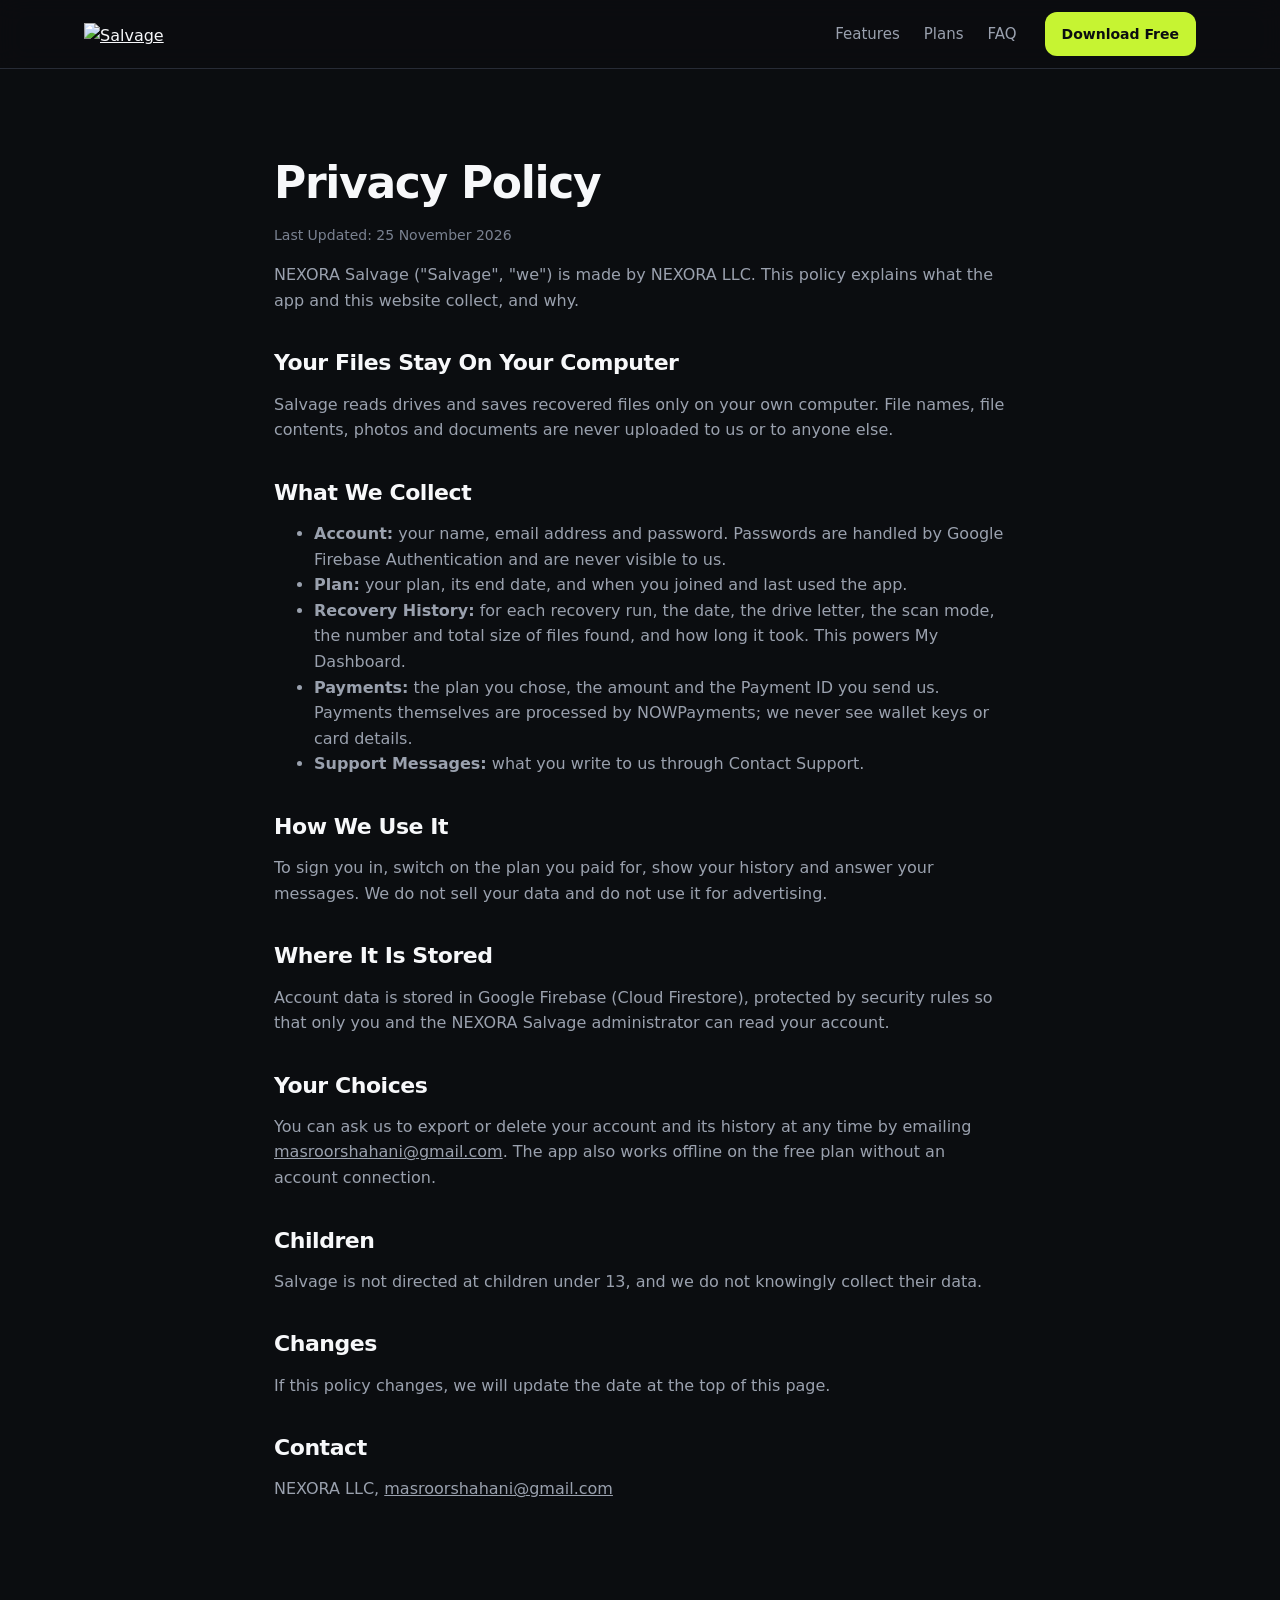
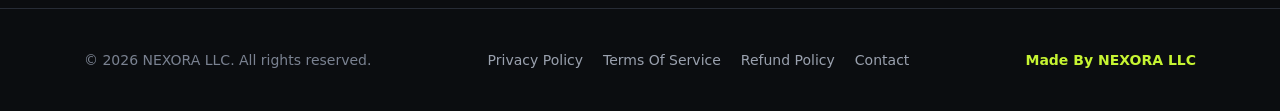
==== privacy.html @ 24d567c5 "Add NEXORA Salvage website" ====
<!DOCTYPE html>
<html lang="en">
<head>
<meta charset="utf-8">
<meta name="viewport" content="width=device-width, initial-scale=1">
<title>Privacy Policy | NEXORA Salvage</title>
<link rel="icon" href="assets/favicon.png">
<link rel="stylesheet" href="style.css">
</head>
<body>
<header class="nav"><div class="wrap"><a class="brand" href="index.html" aria-label="NEXORA Salvage Home"><img src="assets/wordmark.png" alt="Salvage" width="171" height="22"></a>
<nav aria-label="Main"><a href="index.html#features">Features</a><a href="index.html#plans">Plans</a><a href="index.html#faq">FAQ</a></nav>
<a class="btn primary small" href="index.html#download">Download Free</a></div></header>
<main class="legal">
<h1>Privacy Policy</h1>
<p class="updated">Last Updated: 25 November 2026</p>

<p>NEXORA Salvage ("Salvage", "we") is made by NEXORA LLC. This policy explains what the app and this website collect, and why.</p>
<h2>Your Files Stay On Your Computer</h2>
<p>Salvage reads drives and saves recovered files only on your own computer. File names, file contents, photos and documents are never uploaded to us or to anyone else.</p>
<h2>What We Collect</h2>
<ul>
<li><b>Account:</b> your name, email address and password. Passwords are handled by Google Firebase Authentication and are never visible to us.</li>
<li><b>Plan:</b> your plan, its end date, and when you joined and last used the app.</li>
<li><b>Recovery History:</b> for each recovery run, the date, the drive letter, the scan mode, the number and total size of files found, and how long it took. This powers My Dashboard.</li>
<li><b>Payments:</b> the plan you chose, the amount and the Payment ID you send us. Payments themselves are processed by NOWPayments; we never see wallet keys or card details.</li>
<li><b>Support Messages:</b> what you write to us through Contact Support.</li>
</ul>
<h2>How We Use It</h2>
<p>To sign you in, switch on the plan you paid for, show your history and answer your messages. We do not sell your data and do not use it for advertising.</p>
<h2>Where It Is Stored</h2>
<p>Account data is stored in Google Firebase (Cloud Firestore), protected by security rules so that only you and the NEXORA Salvage administrator can read your account.</p>
<h2>Your Choices</h2>
<p>You can ask us to export or delete your account and its history at any time by emailing <a href="mailto:masroorshahani@gmail.com">masroorshahani@gmail.com</a>. The app also works offline on the free plan without an account connection.</p>
<h2>Children</h2>
<p>Salvage is not directed at children under 13, and we do not knowingly collect their data.</p>
<h2>Changes</h2>
<p>If this policy changes, we will update the date at the top of this page.</p>
<h2>Contact</h2>
<p>NEXORA LLC, <a href="mailto:masroorshahani@gmail.com">masroorshahani@gmail.com</a></p>
</main>
<footer><div class="wrap"><span>© 2026 NEXORA LLC. All rights reserved.</span>
<nav aria-label="Legal"><a href="privacy.html">Privacy Policy</a><a href="terms.html">Terms Of Service</a><a href="refund.html">Refund Policy</a><a href="mailto:masroorshahani@gmail.com">Contact</a></nav>
<span class="made"><a href="https://www.linkedin.com/company/nexorallc-official" rel="noopener">Made By NEXORA LLC</a></span></div></footer>
</body>
</html>
---- style.css ----
@font-face { font-family: "Montserrat"; font-weight: 400; font-display: swap; src: url("assets/montserrat-latin-400-normal.woff2") format("woff2"); }
@font-face { font-family: "Montserrat"; font-weight: 500; font-display: swap; src: url("assets/montserrat-latin-500-normal.woff2") format("woff2"); }
@font-face { font-family: "Montserrat"; font-weight: 600; font-display: swap; src: url("assets/montserrat-latin-600-normal.woff2") format("woff2"); }
@font-face { font-family: "Montserrat"; font-weight: 700; font-display: swap; src: url("assets/montserrat-latin-700-normal.woff2") format("woff2"); }
@font-face { font-family: "Montserrat"; font-weight: 800; font-display: swap; src: url("assets/montserrat-latin-800-normal.woff2") format("woff2"); }

:root {
  --ink: #0B0D10; --panel: #111419; --raised: #181C23; --line: #272C36;
  --text: #F7F8FA; --muted: #9AA1AE; --dim: #7A8291;
  --lime: #C6F432; --lime-hi: #D8FF5A; --deep: #7FAA00; --teal: #4FD1C5; --coral: #FF5C6C;
  --r: 16px; --max: 1160px;
}
* { box-sizing: border-box; }
html { scroll-behavior: smooth; }
body { margin: 0; background: var(--ink); color: var(--text); font: 400 16px/1.6 "Montserrat", system-ui, sans-serif; -webkit-font-smoothing: antialiased; }
a { color: inherit; }
img { max-width: 100%; display: block; }
.wrap { max-width: var(--max); margin: 0 auto; padding: 0 24px; }
:focus-visible { outline: 2px solid var(--lime-hi); outline-offset: 3px; border-radius: 6px; }

/* nav */
.nav { position: sticky; top: 0; z-index: 20; background: rgba(11, 13, 16, .82); backdrop-filter: blur(12px); border-bottom: 1px solid var(--line); }
.nav .wrap { display: flex; align-items: center; gap: 28px; height: 68px; }
.nav .brand img { height: 22px; width: auto; }
.nav nav { display: flex; gap: 24px; margin-left: auto; }
.nav nav a { text-decoration: none; color: var(--muted); font-weight: 500; font-size: 15px; }
.nav nav a:hover { color: var(--text); }

/* buttons */
.btn { display: inline-flex; align-items: center; gap: 10px; padding: 14px 22px; border-radius: 12px; font-weight: 700; font-size: 15px; text-decoration: none; border: 1px solid transparent; transition: transform .15s ease, background .15s ease; cursor: pointer; }
.btn:hover { transform: translateY(-1px); }
.btn.primary { background: var(--lime); color: var(--ink); }
.btn.primary:hover { background: var(--lime-hi); }
.btn.ghost { border-color: var(--line); color: var(--text); background: var(--panel); }
.btn.ghost:hover { border-color: #3A4150; }
.btn.small { padding: 10px 16px; font-size: 14px; }
.btn svg { width: 18px; height: 18px; }

/* hero */
.hero { position: relative; overflow: hidden; padding: 84px 0 40px; }
.hero::before { content: ""; position: absolute; inset: -40% -10% auto auto; width: 900px; height: 900px; background: radial-gradient(closest-side, rgba(198, 244, 50, .16), transparent 70%); pointer-events: none; }
.hero .rings { position: absolute; left: 50%; top: 120px; width: 1px; height: 1px; pointer-events: none; }
.hero .rings span { position: absolute; left: -40px; top: -40px; width: 80px; height: 80px; border: 1px solid rgba(198, 244, 50, .35); border-radius: 50%; animation: sonar 6s linear infinite; }
.hero .rings span:nth-child(2) { animation-delay: 2s; } .hero .rings span:nth-child(3) { animation-delay: 4s; }
@keyframes sonar { from { transform: scale(1); opacity: .9; } to { transform: scale(14); opacity: 0; } }
.hero .copy { position: relative; text-align: center; max-width: 820px; margin: 0 auto; }
.chip { display: inline-flex; align-items: center; gap: 8px; padding: 6px 14px; border: 1px solid rgba(198, 244, 50, .4); border-radius: 999px; color: var(--lime); font-weight: 600; font-size: 13px; background: rgba(198, 244, 50, .06); }
.chip::before { content: ""; width: 7px; height: 7px; border-radius: 50%; background: var(--lime); box-shadow: 0 0 10px var(--lime); }
h1 { font-size: clamp(40px, 6.4vw, 76px); line-height: 1.02; letter-spacing: -0.03em; font-weight: 800; margin: 22px 0 18px; }
h1 .v { color: var(--lime); }
.lead { color: var(--muted); font-size: 19px; max-width: 640px; margin: 0 auto 30px; }
.cta { display: flex; gap: 14px; justify-content: center; flex-wrap: wrap; }
.fine { color: var(--dim); font-size: 13px; margin-top: 16px; }
.shot { position: relative; margin: 56px auto 0; max-width: 1060px; border-radius: 18px; padding: 10px; background: linear-gradient(180deg, rgba(198, 244, 50, .35), rgba(39, 44, 54, .6) 40%); box-shadow: 0 40px 120px rgba(0, 0, 0, .6), 0 0 80px rgba(198, 244, 50, .12); }
.shot img { border-radius: 12px; }

/* sections */
section { padding: 88px 0; }
.head { max-width: 680px; margin-bottom: 44px; }
.head.center { text-align: center; margin-left: auto; margin-right: auto; }
h2 { font-size: clamp(30px, 3.6vw, 44px); line-height: 1.1; letter-spacing: -0.02em; font-weight: 800; margin: 0 0 14px; }
.head p { color: var(--muted); font-size: 17px; margin: 0; }

.trust { border-top: 1px solid var(--line); border-bottom: 1px solid var(--line); padding: 26px 0; }
.trust .wrap { display: grid; grid-template-columns: repeat(4, 1fr); gap: 18px; }
.trust div { display: flex; gap: 12px; align-items: center; color: var(--muted); font-size: 14px; }
.trust b { color: var(--text); display: block; font-size: 15px; }
.dot { width: 36px; height: 36px; flex: none; border-radius: 10px; background: var(--raised); display: grid; place-items: center; color: var(--lime); font-weight: 800; }

.steps { display: grid; grid-template-columns: repeat(3, 1fr); gap: 20px; counter-reset: s; }
.step { background: var(--panel); border: 1px solid var(--line); border-radius: var(--r); padding: 28px; position: relative; }
.step .n { font-weight: 800; font-size: 14px; color: var(--ink); background: var(--lime); width: 30px; height: 30px; border-radius: 50%; display: grid; place-items: center; margin-bottom: 18px; }
.step h3, .feat h3 { margin: 0 0 8px; font-size: 19px; }
.step p, .feat p { margin: 0; color: var(--muted); font-size: 15px; }

.feats { display: grid; grid-template-columns: repeat(3, 1fr); gap: 20px; }
.feat { background: var(--panel); border: 1px solid var(--line); border-radius: var(--r); padding: 26px; transition: border-color .2s ease, transform .2s ease; }
.feat:hover { border-color: rgba(198, 244, 50, .5); transform: translateY(-3px); }
.feat .tag { display: inline-block; font-size: 12px; font-weight: 700; padding: 3px 10px; border-radius: 999px; margin-bottom: 14px; background: var(--raised); color: var(--muted); }
.feat .tag.free { background: rgba(79, 209, 197, .14); color: var(--teal); }
.feat .tag.paid { background: rgba(198, 244, 50, .14); color: var(--lime); }

.gallery { display: grid; grid-template-columns: 1fr 1fr; gap: 20px; align-items: start; }
.gallery figure { margin: 0; background: var(--panel); border: 1px solid var(--line); border-radius: var(--r); padding: 10px; }
.gallery figure img { border-radius: 10px; }
.gallery figcaption { color: var(--muted); font-size: 14px; padding: 12px 6px 4px; }
.gallery .stack { display: grid; gap: 20px; }

/* plans */
.free-bar { display: flex; align-items: center; gap: 18px; justify-content: space-between; background: var(--panel); border: 1px solid var(--line); border-radius: var(--r); padding: 22px 26px; margin-bottom: 20px; flex-wrap: wrap; }
.free-bar b { font-size: 20px; }
.free-bar span { color: var(--muted); }
.plans { display: grid; grid-template-columns: repeat(4, 1fr); gap: 18px; }
.plan { background: var(--panel); border: 1px solid var(--line); border-radius: 18px; padding: 26px 22px; display: flex; flex-direction: column; position: relative; overflow: hidden; }
.plan.pop { border-color: rgba(198, 244, 50, .55); }
.plan.best { border-color: var(--lime); background: linear-gradient(180deg, rgba(198, 244, 50, .1), var(--panel) 45%); }
.plan .badge { position: absolute; top: 18px; right: 18px; font-size: 12px; font-weight: 700; padding: 4px 10px; border-radius: 999px; background: var(--lime); color: var(--ink); }
.plan h3 { margin: 0; font-size: 18px; }
.plan .period { color: var(--muted); font-size: 14px; }
.plan .price { font-size: 40px; font-weight: 800; letter-spacing: -0.02em; margin: 14px 0 2px; }
.plan .save { color: var(--lime); font-size: 13px; font-weight: 600; min-height: 20px; }
.plan ul { list-style: none; padding: 0; margin: 20px 0 24px; display: grid; gap: 10px; font-size: 14.5px; }
.plan li { display: flex; gap: 10px; }
.plan li::before { content: "✓"; color: var(--lime); font-weight: 800; }
.plan .btn { margin-top: auto; justify-content: center; }
.compare { color: var(--dim); font-size: 14px; text-align: center; margin-top: 22px; }

/* download */
.download { display: grid; grid-template-columns: 1fr 1fr; gap: 20px; }
.dl { background: var(--panel); border: 1px solid var(--line); border-radius: 18px; padding: 30px; }
.dl.main { border-color: var(--lime); background: radial-gradient(120% 120% at 100% 0%, rgba(198, 244, 50, .14), var(--panel) 55%); }
.dl h3 { margin: 0 0 8px; font-size: 22px; }
.dl p { color: var(--muted); margin: 0 0 22px; }
.dl ol { color: var(--muted); padding-left: 20px; margin: 0 0 22px; }

/* faq */
.faq { max-width: 820px; margin: 0 auto; }
details { border-bottom: 1px solid var(--line); padding: 18px 0; }
summary { cursor: pointer; font-weight: 700; font-size: 17px; list-style: none; display: flex; justify-content: space-between; gap: 20px; }
summary::after { content: "+"; color: var(--lime); font-size: 22px; line-height: 1; }
details[open] summary::after { content: "–"; }
details p { color: var(--muted); margin: 12px 0 0; }

/* footer */
footer { border-top: 1px solid var(--line); padding: 40px 0; color: var(--dim); font-size: 14px; }
footer .wrap { display: flex; justify-content: space-between; gap: 20px; flex-wrap: wrap; align-items: center; }
footer nav { display: flex; gap: 20px; flex-wrap: wrap; }
footer a { text-decoration: none; color: var(--muted); }
footer a:hover { color: var(--text); }
footer .made a { color: var(--lime); font-weight: 600; }

/* legal pages */
.legal { max-width: 780px; margin: 0 auto; padding: 70px 24px 90px; }
.legal h1 { font-size: 44px; }
.legal h2 { font-size: 22px; margin-top: 38px; }
.legal p, .legal li { color: var(--muted); }
.legal .updated { color: var(--dim); font-size: 14px; }

.reveal { opacity: 0; transform: translateY(18px); transition: opacity .7s ease, transform .7s ease; }
.reveal.in { opacity: 1; transform: none; }

@media (max-width: 960px) {
  .plans, .feats { grid-template-columns: repeat(2, 1fr); }
  .trust .wrap { grid-template-columns: repeat(2, 1fr); }
  .gallery, .download { grid-template-columns: 1fr; }
  .steps { grid-template-columns: 1fr; }
  .nav nav { display: none; }
}
@media (max-width: 600px) {
  .plans, .feats, .trust .wrap { grid-template-columns: 1fr; }
  section { padding: 64px 0; }
  .hero { padding-top: 56px; }
}
@media (prefers-reduced-motion: reduce) {
  .hero .rings span { animation: none; display: none; }
  .reveal { opacity: 1; transform: none; transition: none; }
  .btn, .feat { transition: none; }
}
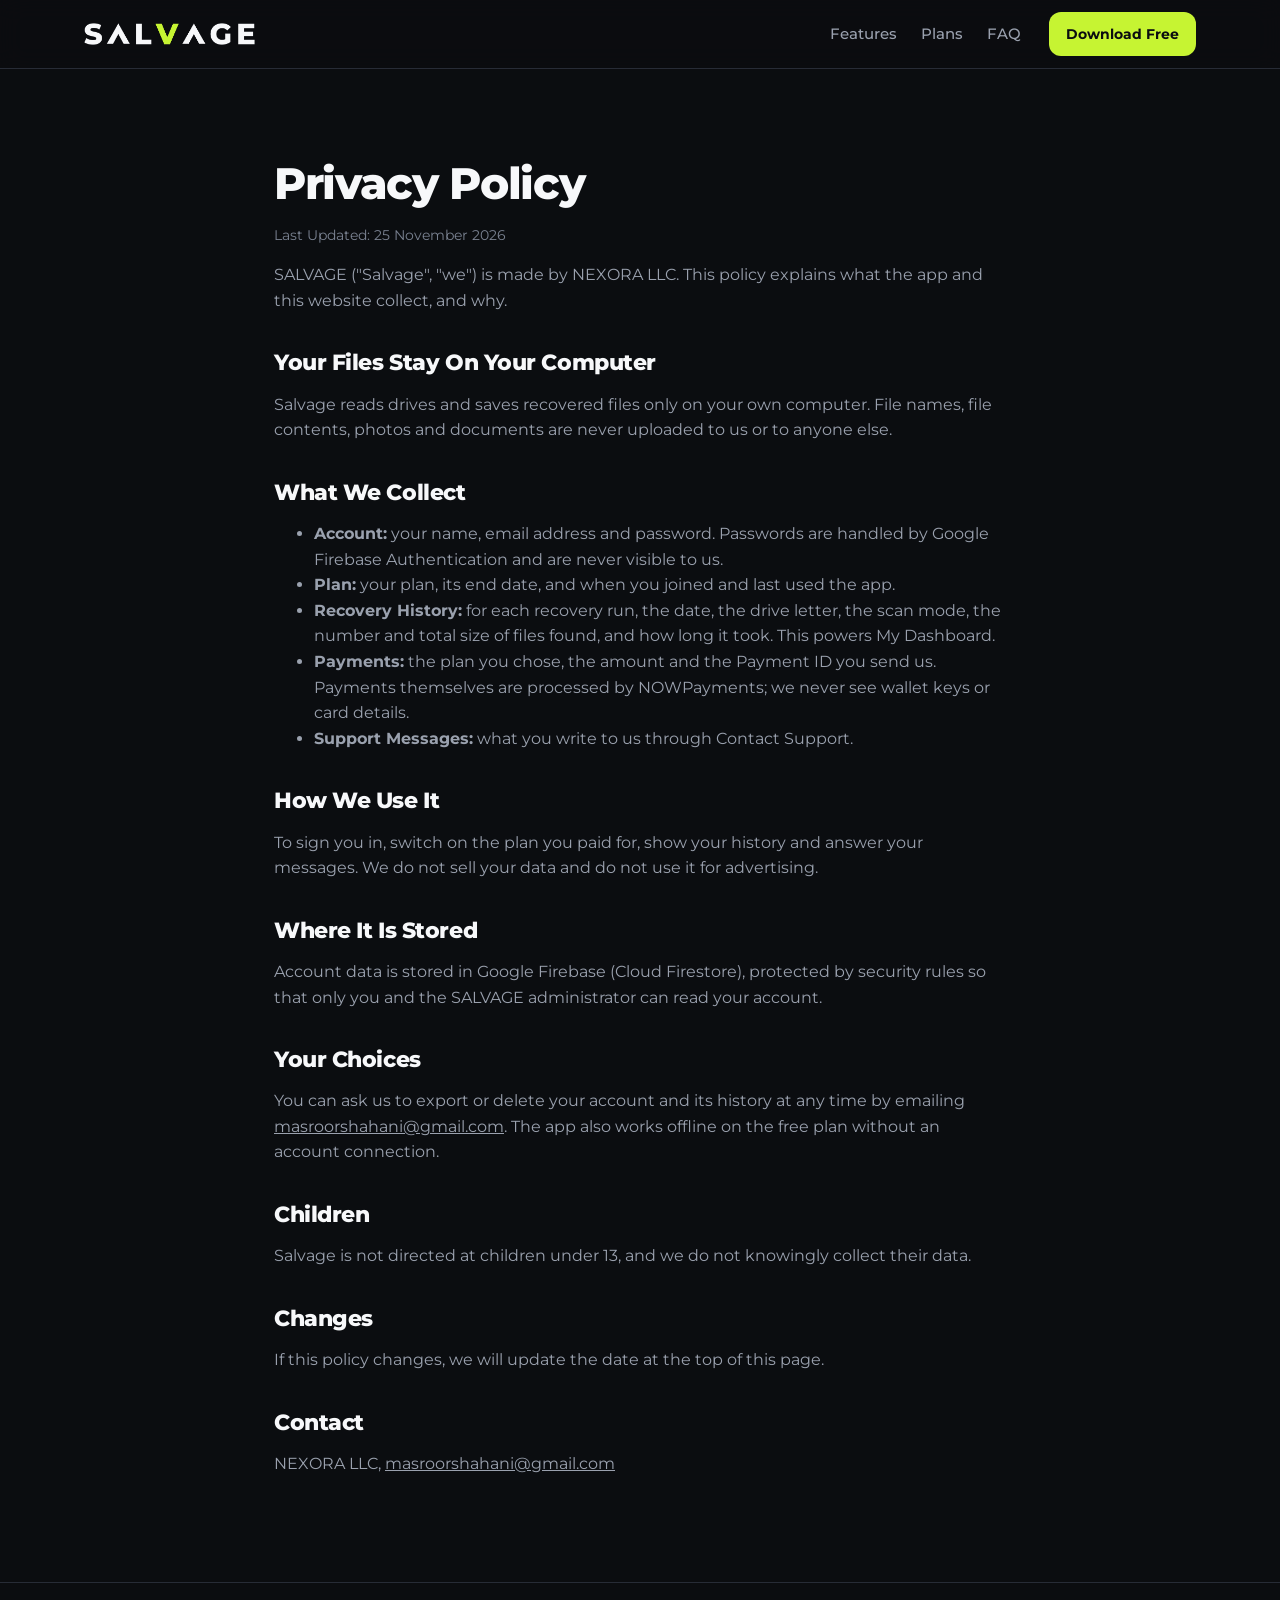
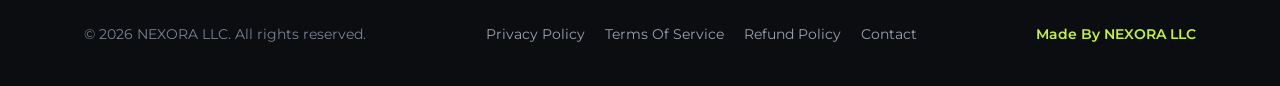
==== commit 6965e207: "Rename product to SALVAGE and add search metadata" ====
--- a/privacy.html
+++ b/privacy.html
@@ -3,19 +3,19 @@
 <head>
 <meta charset="utf-8">
 <meta name="viewport" content="width=device-width, initial-scale=1">
-<title>Privacy Policy | NEXORA Salvage</title>
+<title>Privacy Policy | SALVAGE By NEXORA LLC</title>
 <link rel="icon" href="assets/favicon.png">
 <link rel="stylesheet" href="style.css">
 </head>
 <body>
-<header class="nav"><div class="wrap"><a class="brand" href="index.html" aria-label="NEXORA Salvage Home"><img src="assets/wordmark.png" alt="Salvage" width="171" height="22"></a>
+<header class="nav"><div class="wrap"><a class="brand" href="index.html" aria-label="SALVAGE Home"><img src="assets/wordmark.png" alt="SALVAGE" width="171" height="22"></a>
 <nav aria-label="Main"><a href="index.html#features">Features</a><a href="index.html#plans">Plans</a><a href="index.html#faq">FAQ</a></nav>
 <a class="btn primary small" href="index.html#download">Download Free</a></div></header>
 <main class="legal">
 <h1>Privacy Policy</h1>
 <p class="updated">Last Updated: 25 November 2026</p>
 
-<p>NEXORA Salvage ("Salvage", "we") is made by NEXORA LLC. This policy explains what the app and this website collect, and why.</p>
+<p>SALVAGE ("Salvage", "we") is made by NEXORA LLC. This policy explains what the app and this website collect, and why.</p>
 <h2>Your Files Stay On Your Computer</h2>
 <p>Salvage reads drives and saves recovered files only on your own computer. File names, file contents, photos and documents are never uploaded to us or to anyone else.</p>
 <h2>What We Collect</h2>
@@ -29,7 +29,7 @@
 <h2>How We Use It</h2>
 <p>To sign you in, switch on the plan you paid for, show your history and answer your messages. We do not sell your data and do not use it for advertising.</p>
 <h2>Where It Is Stored</h2>
-<p>Account data is stored in Google Firebase (Cloud Firestore), protected by security rules so that only you and the NEXORA Salvage administrator can read your account.</p>
+<p>Account data is stored in Google Firebase (Cloud Firestore), protected by security rules so that only you and the SALVAGE administrator can read your account.</p>
 <h2>Your Choices</h2>
 <p>You can ask us to export or delete your account and its history at any time by emailing <a href="mailto:masroorshahani@gmail.com">masroorshahani@gmail.com</a>. The app also works offline on the free plan without an account connection.</p>
 <h2>Children</h2>
